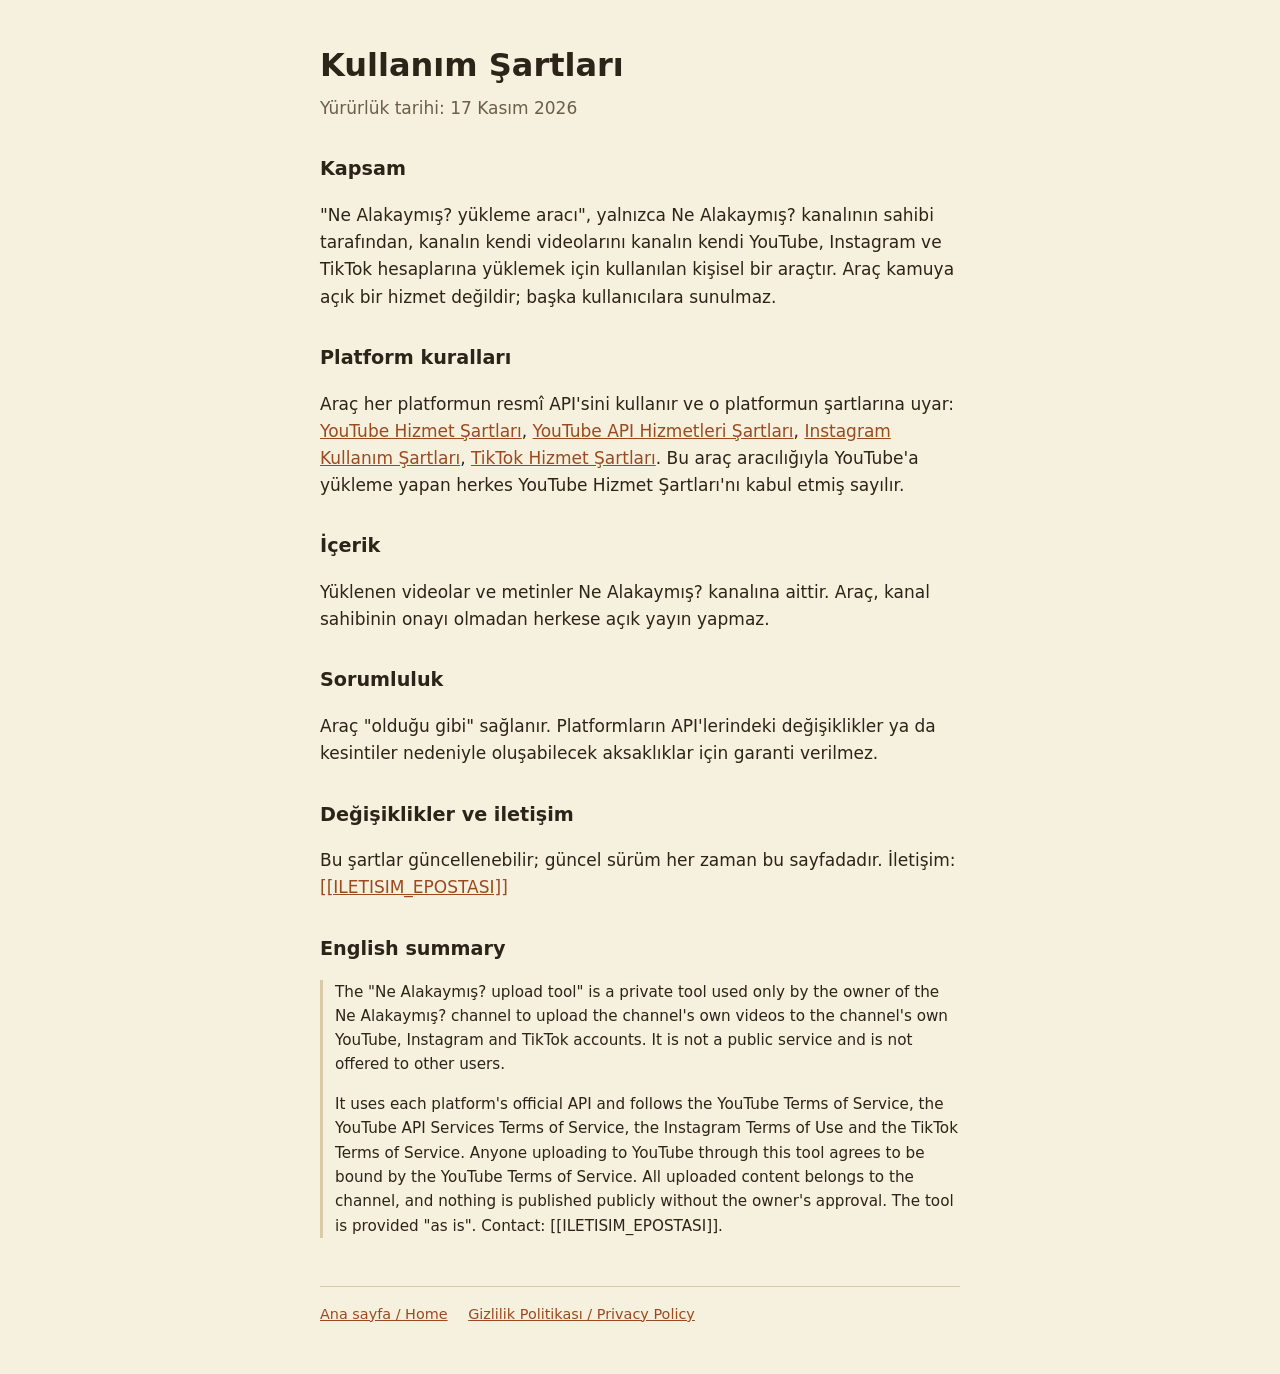
==== sartlar.html @ 1a354e70 "Ne Alakaymış? sitesi: ana sayfa, gizlilik, şartlar, TikTok yönlendirmesi Co-Authored-By: Claude Opus" ====
<!doctype html>
<html lang="tr">
<head>
<meta charset="utf-8">
<meta name="viewport" content="width=device-width, initial-scale=1">
<title>Kullanım Şartları · Ne Alakaymış?</title>
<link rel="stylesheet" href="stil.css">
</head>
<body>
<main>
  <h1>Kullanım Şartları</h1>
  <p class="alt">Yürürlük tarihi: 17 Kasım 2026</p>

  <h2>Kapsam</h2>
  <p>"Ne Alakaymış? yükleme aracı", yalnızca Ne Alakaymış? kanalının sahibi tarafından, kanalın kendi videolarını kanalın kendi YouTube, Instagram ve TikTok hesaplarına yüklemek için kullanılan kişisel bir araçtır. Araç kamuya açık bir hizmet değildir; başka kullanıcılara sunulmaz.</p>

  <h2>Platform kuralları</h2>
  <p>Araç her platformun resmî API'sini kullanır ve o platformun şartlarına uyar: <a href="https://www.youtube.com/t/terms">YouTube Hizmet Şartları</a>, <a href="https://developers.google.com/youtube/terms/api-services-terms-of-service">YouTube API Hizmetleri Şartları</a>, <a href="https://help.instagram.com/581066165581870">Instagram Kullanım Şartları</a>, <a href="https://www.tiktok.com/legal/page/global/terms-of-service/en">TikTok Hizmet Şartları</a>. Bu araç aracılığıyla YouTube'a yükleme yapan herkes YouTube Hizmet Şartları'nı kabul etmiş sayılır.</p>

  <h2>İçerik</h2>
  <p>Yüklenen videolar ve metinler Ne Alakaymış? kanalına aittir. Araç, kanal sahibinin onayı olmadan herkese açık yayın yapmaz.</p>

  <h2>Sorumluluk</h2>
  <p>Araç "olduğu gibi" sağlanır. Platformların API'lerindeki değişiklikler ya da kesintiler nedeniyle oluşabilecek aksaklıklar için garanti verilmez.</p>

  <h2>Değişiklikler ve iletişim</h2>
  <p>Bu şartlar güncellenebilir; güncel sürüm her zaman bu sayfadadır. İletişim: <a href="mailto:[[ILETISIM_EPOSTASI]]">[[ILETISIM_EPOSTASI]]</a></p>

  <h2 lang="en">English summary</h2>
  <div class="en" lang="en">
    <p>The "Ne Alakaymış? upload tool" is a private tool used only by the owner of the Ne Alakaymış? channel to upload the channel's own videos to the channel's own YouTube, Instagram and TikTok accounts. It is not a public service and is not offered to other users.</p>
    <p>It uses each platform's official API and follows the YouTube Terms of Service, the YouTube API Services Terms of Service, the Instagram Terms of Use and the TikTok Terms of Service. Anyone uploading to YouTube through this tool agrees to be bound by the YouTube Terms of Service. All uploaded content belongs to the channel, and nothing is published publicly without the owner's approval. The tool is provided "as is". Contact: [[ILETISIM_EPOSTASI]].</p>
  </div>

  <footer>
    <a href="index.html">Ana sayfa / Home</a>
    <a href="gizlilik.html">Gizlilik Politikası / Privacy Policy</a>
  </footer>
</main>
</body>
</html>
---- stil.css ----
:root {
  --zemin: #f6f0df;
  --kart: #fffaf0;
  --yazi: #2b2418;
  --soluk: #6b5f49;
  --vurgu: #9b4a1f;
  --cizgi: #d9cba8;
}
@media (prefers-color-scheme: dark) {
  :root {
    --zemin: #1d1a14;
    --kart: #26221a;
    --yazi: #efe6d2;
    --soluk: #b8ab90;
    --vurgu: #e39a62;
    --cizgi: #3d3628;
  }
}
* { box-sizing: border-box; }
body {
  margin: 0;
  background: var(--zemin);
  color: var(--yazi);
  font: 17px/1.6 system-ui, -apple-system, "Segoe UI", Roboto, sans-serif;
}
main { max-width: 42rem; margin: 0 auto; padding: 2.5rem 1rem 3rem; }
h1 { font-size: 2rem; margin: 0 0 .25rem; }
h2 { font-size: 1.2rem; margin: 2rem 0 .5rem; }
p, li { color: var(--yazi); }
.alt { color: var(--soluk); margin-top: 0; }
.en { color: var(--soluk); font-size: .95rem; border-left: 3px solid var(--cizgi); padding-left: .75rem; }
a { color: var(--vurgu); }
ul.baglantilar { list-style: none; padding: 0; display: grid; gap: .5rem; }
ul.baglantilar a {
  display: block; padding: .75rem 1rem; border: 1px solid var(--cizgi); border-radius: .6rem;
  background: var(--kart); text-decoration: none; font-weight: 600;
}
footer { margin-top: 3rem; padding-top: 1rem; border-top: 1px solid var(--cizgi); font-size: .9rem; color: var(--soluk); }
footer a { margin-right: 1rem; }
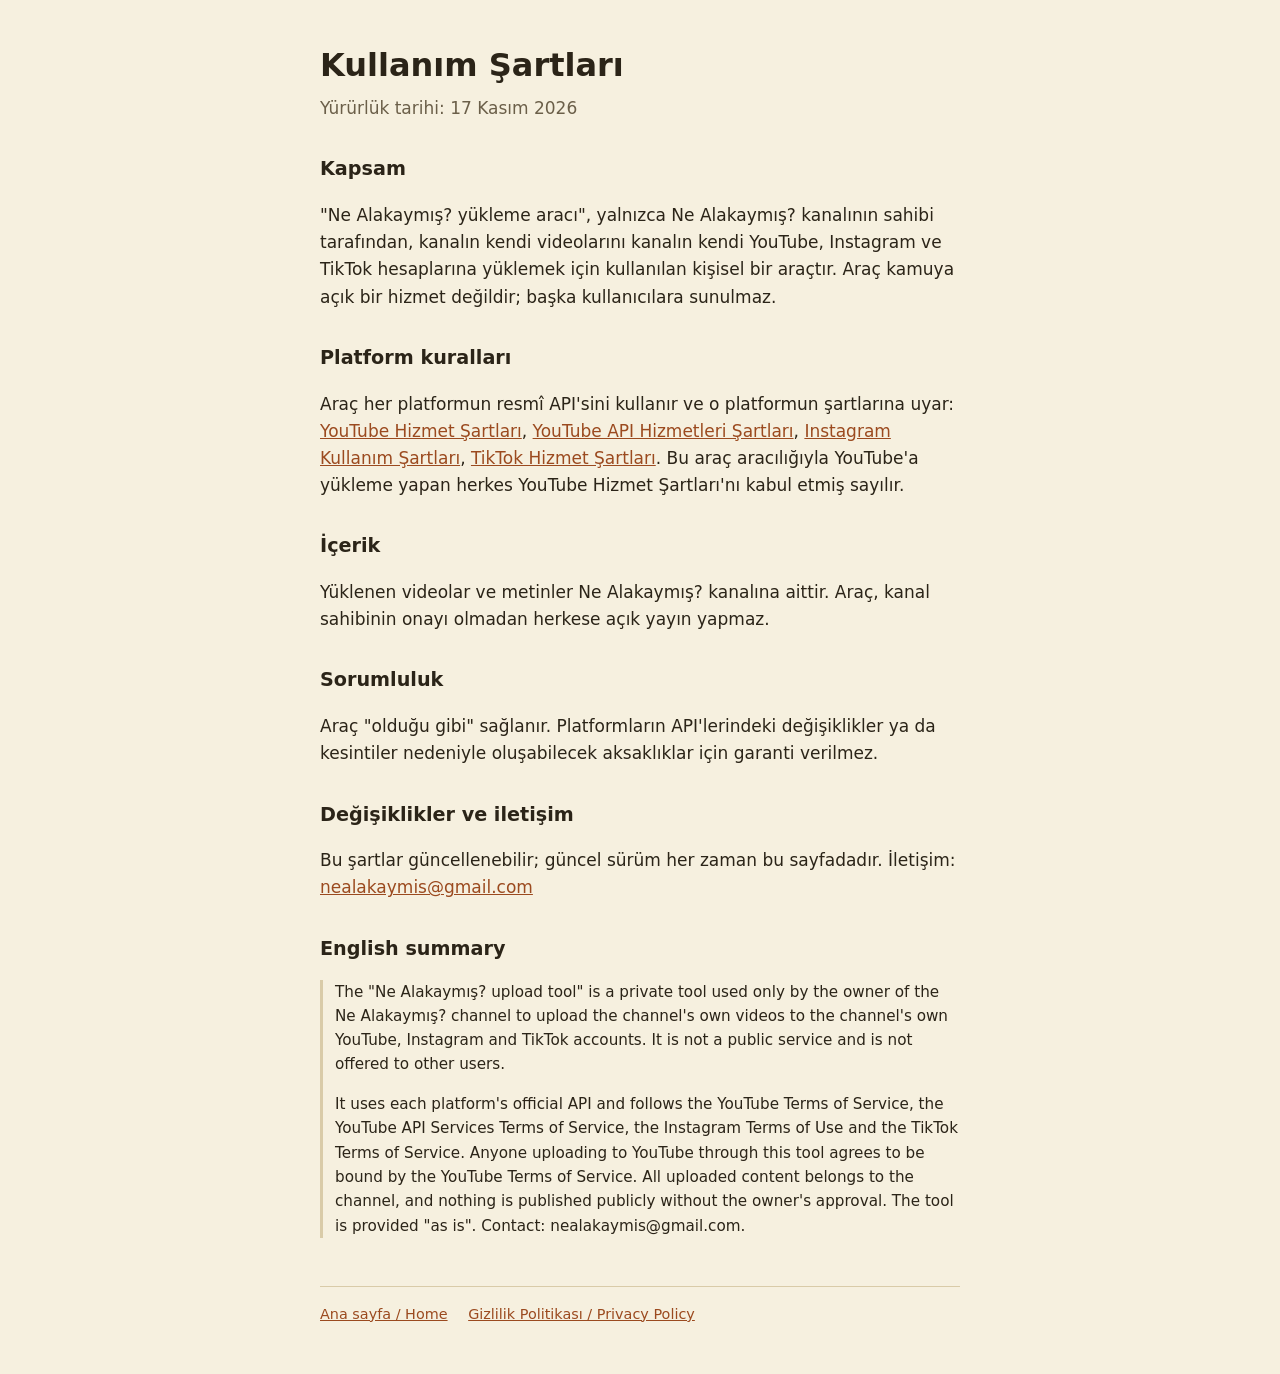
==== commit bb02f3a1: "İletişim adresi Co-Authored-By: Claude Opus 5.5 <noreply@anthropic.com>" ====
--- a/sartlar.html
+++ b/sartlar.html
@@ -24,12 +24,12 @@
   <p>Araç "olduğu gibi" sağlanır. Platformların API'lerindeki değişiklikler ya da kesintiler nedeniyle oluşabilecek aksaklıklar için garanti verilmez.</p>
 
   <h2>Değişiklikler ve iletişim</h2>
-  <p>Bu şartlar güncellenebilir; güncel sürüm her zaman bu sayfadadır. İletişim: <a href="mailto:[[ILETISIM_EPOSTASI]]">[[ILETISIM_EPOSTASI]]</a></p>
+  <p>Bu şartlar güncellenebilir; güncel sürüm her zaman bu sayfadadır. İletişim: <a href="mailto:nealakaymis@gmail.com">nealakaymis@gmail.com</a></p>
 
   <h2 lang="en">English summary</h2>
   <div class="en" lang="en">
     <p>The "Ne Alakaymış? upload tool" is a private tool used only by the owner of the Ne Alakaymış? channel to upload the channel's own videos to the channel's own YouTube, Instagram and TikTok accounts. It is not a public service and is not offered to other users.</p>
-    <p>It uses each platform's official API and follows the YouTube Terms of Service, the YouTube API Services Terms of Service, the Instagram Terms of Use and the TikTok Terms of Service. Anyone uploading to YouTube through this tool agrees to be bound by the YouTube Terms of Service. All uploaded content belongs to the channel, and nothing is published publicly without the owner's approval. The tool is provided "as is". Contact: [[ILETISIM_EPOSTASI]].</p>
+    <p>It uses each platform's official API and follows the YouTube Terms of Service, the YouTube API Services Terms of Service, the Instagram Terms of Use and the TikTok Terms of Service. Anyone uploading to YouTube through this tool agrees to be bound by the YouTube Terms of Service. All uploaded content belongs to the channel, and nothing is published publicly without the owner's approval. The tool is provided "as is". Contact: nealakaymis@gmail.com.</p>
   </div>
 
   <footer>
